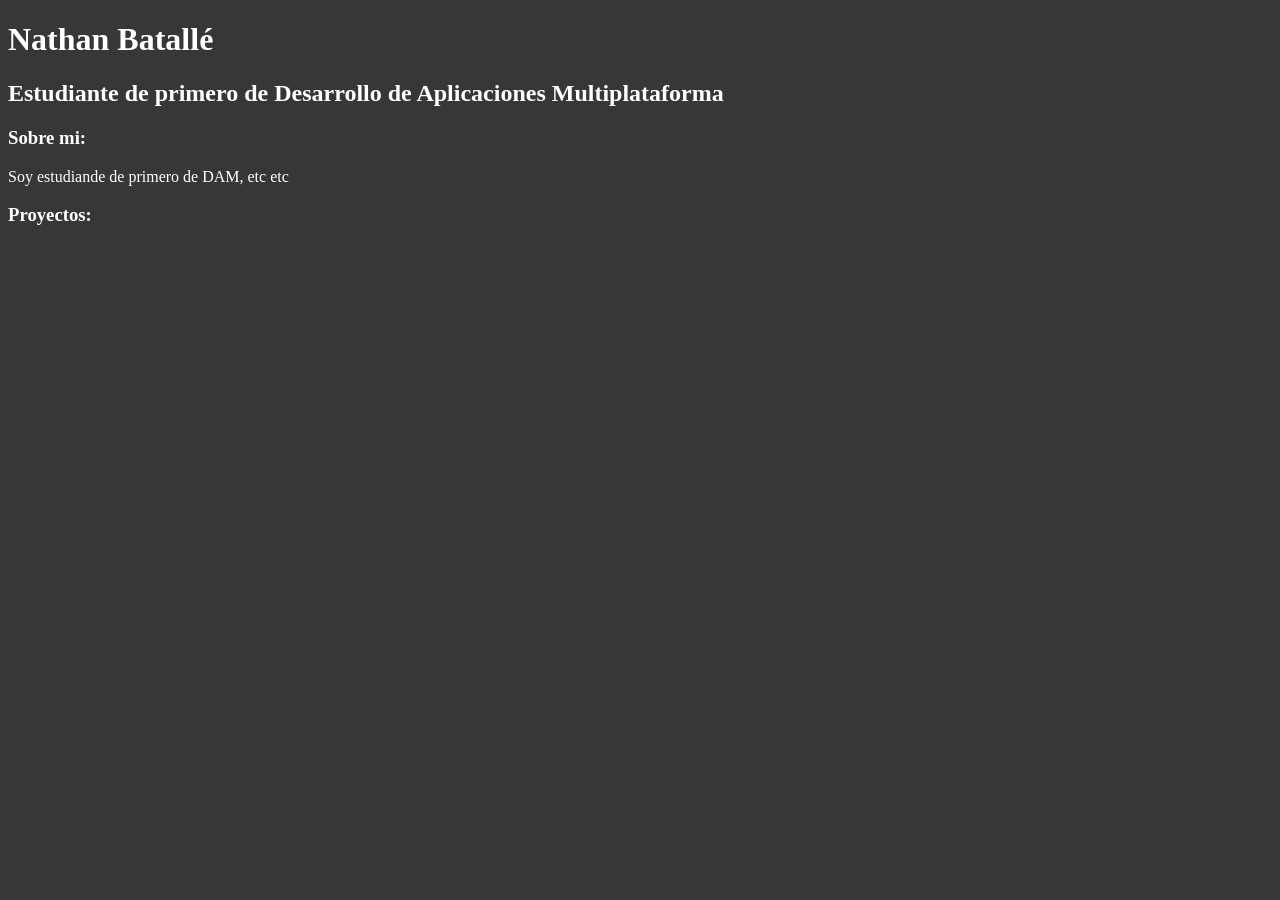
==== index.html @ 0f9bab07 "Cambios en index, y añadimos styles.css" ====
<!DOCTYPE html>
<html lang="en">
<head>
    <meta charset="UTF-8">
    <meta name="viewport" content="width=device-width, initial-scale=1.0">
    <title>Document</title>
    <link rel="stylesheet" href="./styles.css">
</head>
<body>

    <h1>Nathan Batallé</h1>
    <h2>Estudiante de primero de Desarrollo de Aplicaciones Multiplataforma</h2>

    <section>
        <h3>Sobre mi:</h3>
        <p>Soy estudiande de primero de DAM, etc etc</p>
    </section>

    <section>
        <h3>Proyectos:</h3>
        <div>
            <h4></h4>

        </div>
        
        
    </section>
    
</body>
</html>
---- styles.css ----
* { 
    background-color: rgb(56, 55, 53);
    color: white;
}
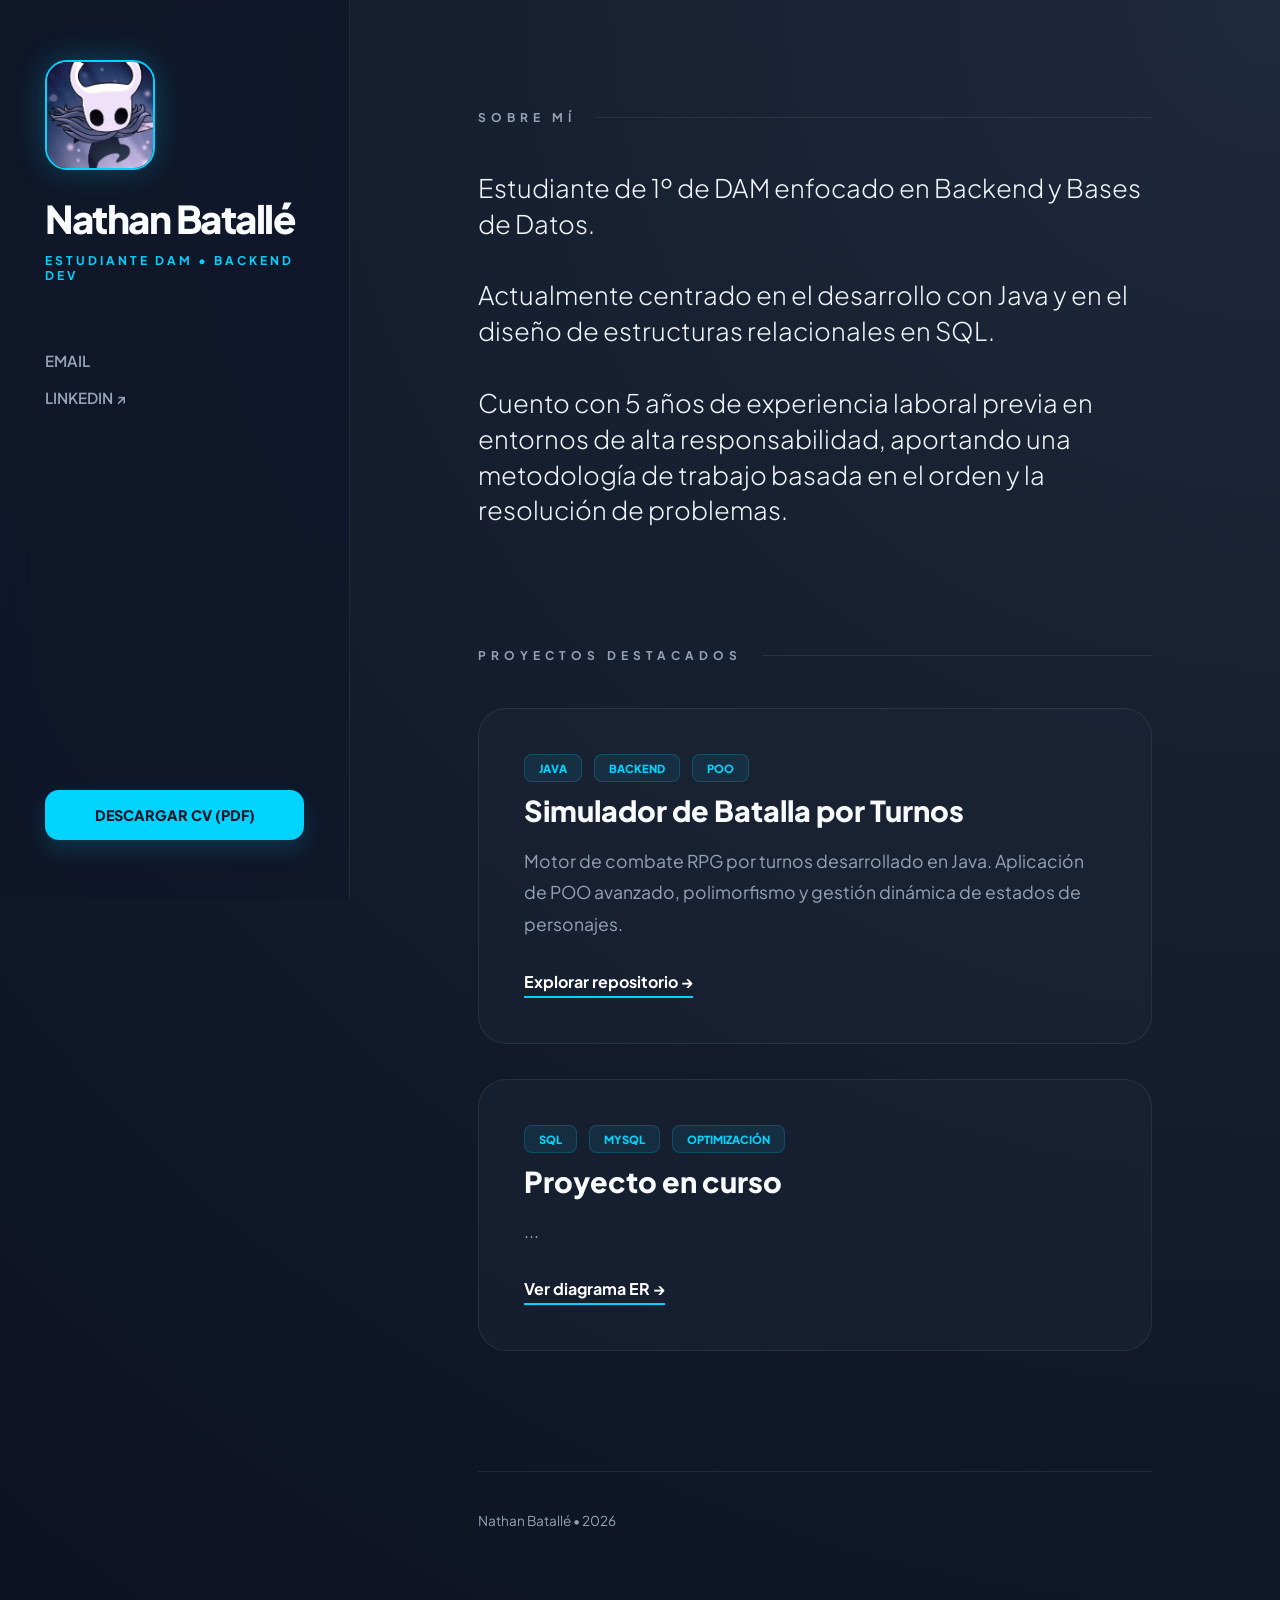
==== commit be9787d7: "Añado mi pagina web casi completa" ====
--- a/index.html
+++ b/index.html
@@ -1,30 +1,72 @@
 <!DOCTYPE html>
-<html lang="en">
+<html lang="es">
 <head>
     <meta charset="UTF-8">
     <meta name="viewport" content="width=device-width, initial-scale=1.0">
-    <title>Document</title>
-    <link rel="stylesheet" href="./styles.css">
+    <title>Nathan Batallé | Portfolio DAM</title>
+    <link href="https://fonts.googleapis.com/css2?family=Plus+Jakarta+Sans:wght@300;400;600;800&display=swap" rel="stylesheet">
+    <link rel="stylesheet" href="./styles/styles.css">
 </head>
 <body>
 
-    <h1>Nathan Batallé</h1>
-    <h2>Estudiante de primero de Desarrollo de Aplicaciones Multiplataforma</h2>
+    <aside id="panel-lateral">
+        <img src="./img/hollow-knight-switch.jpg.avif" alt="Nathan Batallé" class="foto-perfil">
+        
+        <h1>Nathan Batallé</h1>
+        <p class="etiqueta-rol">Estudiante DAM • Backend Dev</p>
+        
+        <nav>
+            <a href="mailto:nathanbatallecuenda@gmail.com" class="link-menu">EMAIL</a>
+            <a href="https://www.linkedin.com/in/nathan-batall%C3%A9-cuenda/" target="_blank" class="link-menu">LINKEDIN ↗</a>
+        </nav>
 
-    <section>
-        <h3>Sobre mi:</h3>
-        <p>Soy estudiande de primero de DAM, etc etc</p>
-    </section>
+        <a href="./docs/CV Nathan_Batallé.pdf" class="boton-pdf" download>DESCARGAR CV (PDF)</a>
+    </aside>
 
-    <section>
-        <h3>Proyectos:</h3>
-        <div>
-            <h4></h4>
+    <main id="cuerpo-principal">
+        <section id="sobre-mi">
+            <h2>Sobre mí</h2>
+            <p class="texto-presentacion">
+                Estudiante de 1º de DAM enfocado en Backend y Bases de Datos.
+                <br/>
+                <br/>
+                Actualmente centrado en el desarrollo con Java y en el diseño de estructuras relacionales en SQL.
+                <br/>
+                <br/>
+                Cuento con 5 años de experiencia laboral previa en entornos de alta responsabilidad, aportando una metodología de trabajo basada en el orden y la resolución de problemas.
+            </p>
+        </section>
 
-        </div>
-        
-        
-    </section>
-    
+        <section id="seccion-proyectos">
+            <h2>Proyectos Destacados</h2>
+            
+            <div class="tarjeta-proyecto">
+                <div class="fila-lenguajes">
+                    <span class="badget">JAVA</span> 
+                    <span class="badget">BACKEND</span>
+                    <span class="badget">POO</span>
+                </div>
+                <h3>Simulador de Batalla por Turnos</h3>
+                <p>Motor de combate RPG por turnos desarrollado en Java. Aplicación de POO avanzado, polimorfismo y gestión dinámica de estados de personajes.</p>
+                <a href="https://github.com/NathanBacu/RPG-Java-POO" class="enlace-codigo" target="_blank">Explorar repositorio →</a>
+            </div>
+
+            <div class="tarjeta-proyecto">
+                <div class="fila-lenguajes">
+                    <span class="badget">SQL</span> 
+                    <span class="badget">MySQL</span>
+                    <span class="badget">Optimización</span>
+                </div>
+                <h3>Proyecto en curso</h3>
+                <p>...</p>
+                <a href="#" class="enlace-codigo">Ver diagrama ER →</a>
+            </div>
+        </section>
+
+        <footer class="pie-pagina">
+            <span>Nathan Batallé • 2026</span>
+        </footer>
+    </main>
+
 </body>
 </html>
--- a/styles/styles.css
+++ b/styles/styles.css
@@ -0,0 +1,195 @@
+:root {
+    --color-fondo-oscuro: #0b1120; 
+    --color-panel-izq: rgba(15, 23, 42, 0.8);
+    --color-brillo-cian: #00d4ff; 
+    --color-fondo-tarjeta: rgba(30, 41, 59, 0.4);
+    --color-texto-blanco: #f8fafc;
+    --color-texto-gris: #94a3b8;
+    --borde-transparente: rgba(255, 255, 255, 0.08);
+}
+
+* { 
+    box-sizing: border-box; 
+    scroll-behavior: smooth; 
+}
+
+body {
+    background: var(--color-fondo-oscuro);
+    background: radial-gradient(circle at top right, #1e293b 0%, #0b1120 100%);
+    color: var(--color-texto-blanco);
+    font-family: 'Plus Jakarta Sans', sans-serif;
+    margin: 0;
+    display: flex;
+    min-height: 100vh;
+}
+
+#panel-lateral {
+    width: 350px;
+    background: var(--color-panel-izq);
+    backdrop-filter: blur(15px); /* Efecto cristal */
+    border-right: 1px solid var(--borde-transparente);
+    padding: 60px 45px;
+    position: fixed;
+    height: 100vh;
+    display: flex;
+    flex-direction: column;
+    z-index: 100;
+}
+
+.foto-perfil {
+    width: 110px;
+    height: 110px;
+    border-radius: 22px;
+    object-fit: cover; /* Ajusta la imagen sin deformarla */
+    border: 2px solid var(--color-brillo-cian);
+    margin-bottom: 30px;
+    box-shadow: 0 0 30px rgba(0, 212, 255, 0.25);
+}
+
+h1 { 
+    font-size: 2.4rem; 
+    margin: 0; 
+    letter-spacing: -1.5px; 
+    font-weight: 800; 
+    line-height: 1; 
+}
+
+.etiqueta-rol { 
+    color: var(--color-brillo-cian); 
+    font-weight: 700; 
+    font-size: 0.75rem; 
+    letter-spacing: 3px; 
+    text-transform: uppercase; 
+    margin: 15px 0 50px 0; 
+}
+
+.link-menu { 
+    display: block; 
+    color: var(--color-texto-gris); 
+    text-decoration: none; 
+    margin: 18px 0; 
+    font-weight: 600; 
+    font-size: 0.95rem;
+    transition: all 0.3s ease; /* Transición suave al pasar el ratón */
+}
+
+.link-menu:hover { 
+    color: white; 
+    transform: translateX(8px); /* Se mueve 8px a la derecha */
+}
+
+.boton-pdf {
+    margin-top: auto;
+    background: var(--color-brillo-cian);
+    color: #0f172a;
+    text-align: center;
+    padding: 16px;
+    border-radius: 14px;
+    text-decoration: none;
+    font-weight: 800;
+    font-size: 0.9rem;
+    transition: all 0.3s ease;
+    box-shadow: 0 10px 20px rgba(0, 212, 255, 0.15);
+}
+
+.boton-pdf:hover { 
+    box-shadow: 0 0 40px rgba(0, 212, 255, 0.5); 
+    transform: translateY(-3px); /* El botón sube 3px */
+}
+
+/* CUERPO DERECHO */
+#cuerpo-principal {
+    margin-left: 350px;
+    padding: 100px 10%;
+    flex-grow: 1;
+    max-width: 1200px;
+}
+
+section { margin-bottom: 120px; }
+
+h2 { 
+    font-size: 0.75rem; 
+    color: var(--color-texto-gris); 
+    letter-spacing: 5px; 
+    text-transform: uppercase; 
+    margin-bottom: 45px; 
+    display: flex; 
+    align-items: center; 
+    gap: 20px; 
+}
+
+h2::after { 
+    content: ""; 
+    height: 1px; 
+    background: var(--borde-transparente); 
+    flex-grow: 1; 
+}
+
+.texto-presentacion {
+    font-size: 1.6rem; 
+    line-height: 1.4; 
+    color: #f1f5f9; 
+    max-width: 800px; 
+    font-weight: 300;
+}
+
+/* TARJETAS DE PROYECTO */
+.tarjeta-proyecto {
+    background: var(--color-fondo-tarjeta);
+    border: 1px solid var(--borde-transparente);
+    padding: 45px;
+    border-radius: 28px;
+    margin-bottom: 35px;
+    transition: all 0.4s cubic-bezier(0.175, 0.885, 0.32, 1.275); 
+    position: relative;
+}
+
+.tarjeta-proyecto:hover {
+    background: rgba(255, 255, 255, 0.05);
+    border-color: var(--color-brillo-cian);
+    transform: translateY(-8px) scale(1.01); 
+    box-shadow: 0 20px 40px rgba(0, 0, 0, 0.3); 
+}
+
+.tarjeta-proyecto h3 { margin: 10px 0; font-size: 1.8rem; font-weight: 800; }
+.tarjeta-proyecto p { color: var(--color-texto-gris); line-height: 1.8; font-size: 1.1rem; margin-bottom: 30px; }
+
+.fila-lenguajes { display: flex; gap: 12px; }
+
+.badget { 
+    font-size: 0.7rem; 
+    font-weight: 800; 
+    color: var(--color-brillo-cian); 
+    background: rgba(0, 212, 255, 0.08); 
+    padding: 6px 14px; 
+    border-radius: 8px; 
+    border: 1px solid rgba(0, 212, 255, 0.2);
+    text-transform: uppercase;
+}
+
+.enlace-codigo {
+    color: white;
+    font-weight: 700;
+    text-decoration: none;
+    display: inline-flex;
+    align-items: center;
+    gap: 10px;
+    border-bottom: 2px solid var(--color-brillo-cian);
+    padding-bottom: 4px;
+    transition: 0.3s;
+}
+
+.enlace-codigo:hover { gap: 15px; }
+
+.pie-pagina {
+    color: var(--color-texto-gris); 
+    font-size: 0.85rem; 
+    border-top: 1px solid var(--borde-transparente); 
+    padding-top: 40px; 
+}
+
+@media (max-width: 1050px) {
+    body { flex-direction: column; }
+    #panel-lateral { position: relative; width: 100%; height: auto; border-right: none; border-bottom: 1px solid var(--borde-transparente); padding: 50px 10%; }
+    #cuerpo-principal { margin-left: 0; padding: 60px 10%; }
+}
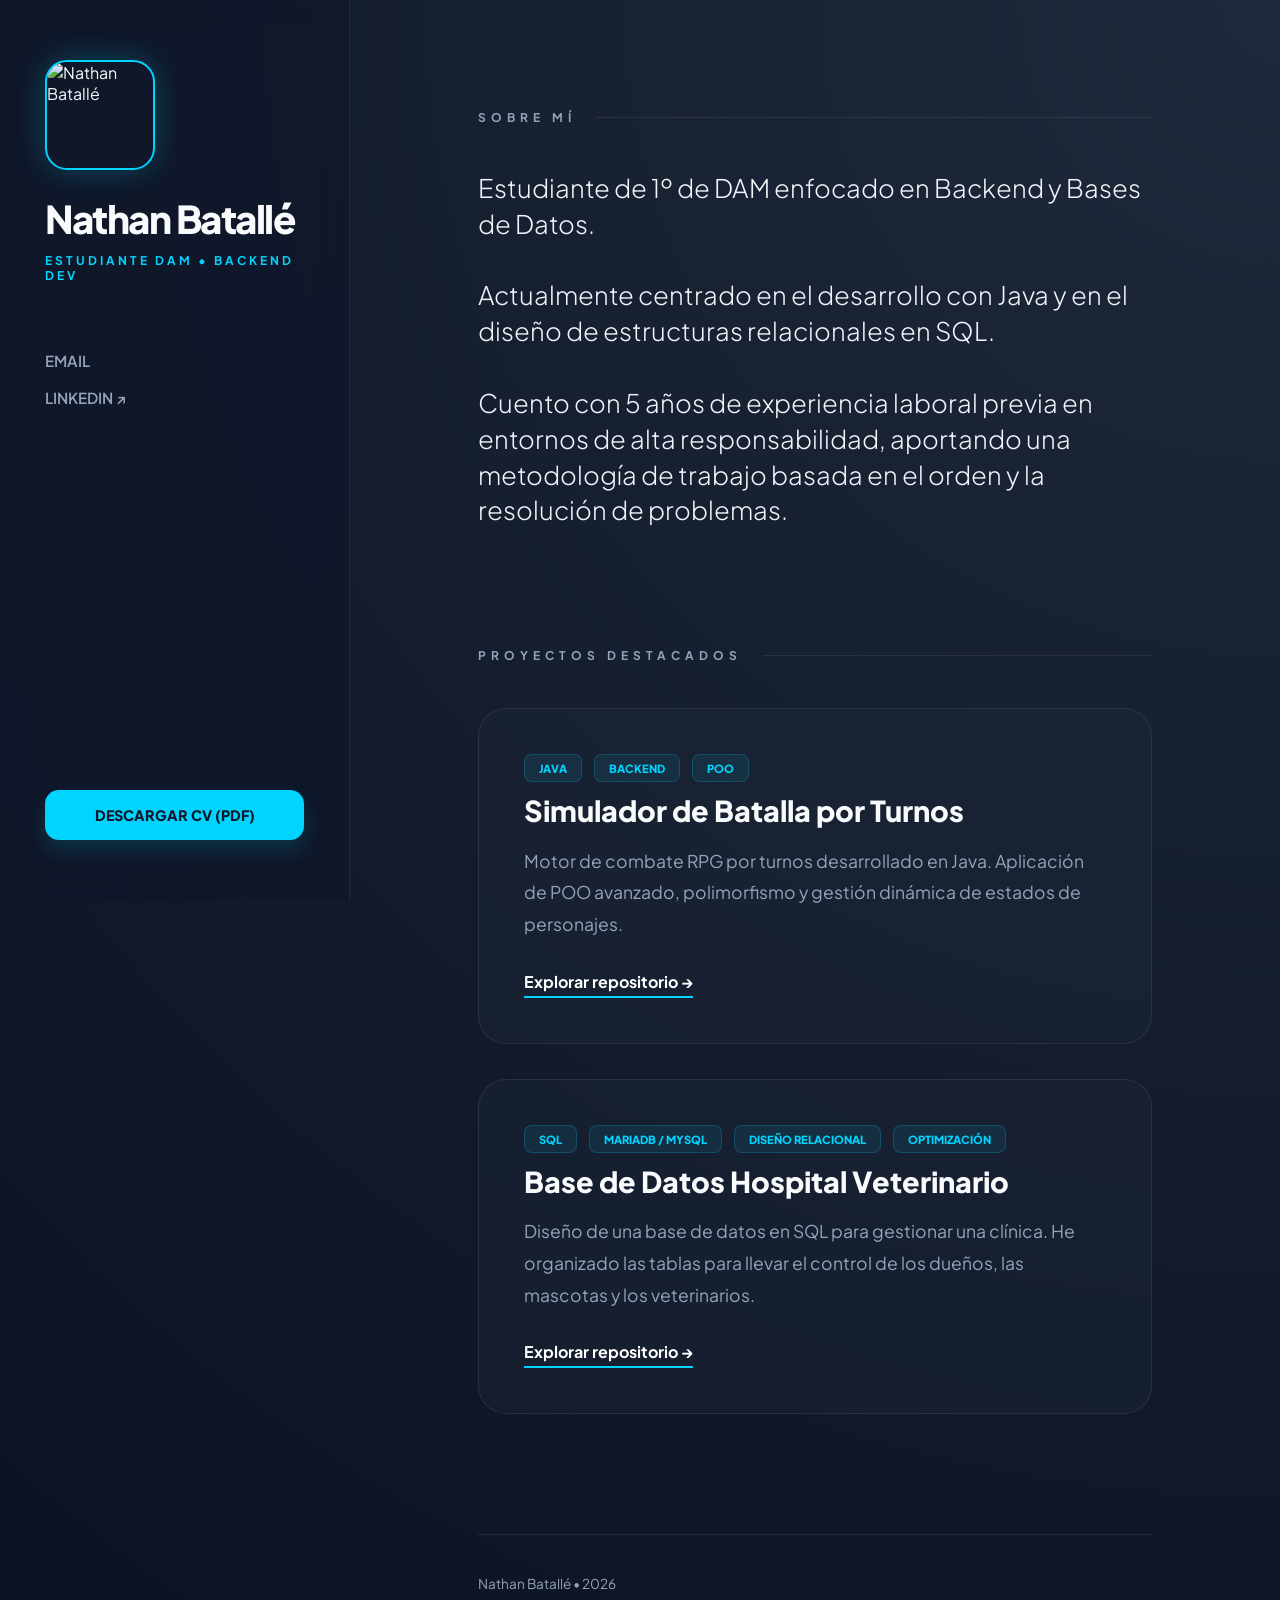
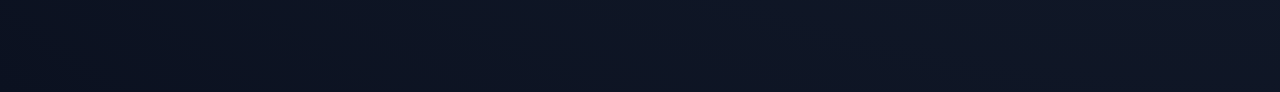
==== commit 360512de: "Añado el cv actualizado" ====
--- a/index.html
+++ b/index.html
@@ -10,7 +10,7 @@
 <body>
 
     <aside id="panel-lateral">
-        <img src="./img/hollow-knight-switch.jpg.avif" alt="Nathan Batallé" class="foto-perfil">
+        <img src="./img/Foto CV Nathan.jpg" alt="Nathan Batallé" class="foto-perfil">
         
         <h1>Nathan Batallé</h1>
         <p class="etiqueta-rol">Estudiante DAM • Backend Dev</p>
@@ -20,7 +20,7 @@
             <a href="https://www.linkedin.com/in/nathan-batall%C3%A9-cuenda/" target="_blank" class="link-menu">LINKEDIN ↗</a>
         </nav>
 
-        <a href="./docs/CV Nathan_Batallé.pdf" class="boton-pdf" download>DESCARGAR CV (PDF)</a>
+        <a href="./docs/CV_Nathan_Batalle.pdf" class="boton-pdf" download>DESCARGAR CV (PDF)</a>
     </aside>
 
     <main id="cuerpo-principal">
@@ -54,12 +54,13 @@
             <div class="tarjeta-proyecto">
                 <div class="fila-lenguajes">
                     <span class="badget">SQL</span> 
-                    <span class="badget">MySQL</span>
+                    <span class="badget">MARIADB / MYSQL</span>
+                    <span class="badget">Diseño Relacional</span>
                     <span class="badget">Optimización</span>
                 </div>
-                <h3>Proyecto en curso</h3>
-                <p>...</p>
-                <a href="#" class="enlace-codigo">Ver diagrama ER →</a>
+                <h3>Base de Datos Hospital Veterinario</h3>
+                <p>Diseño de una base de datos en SQL para gestionar una clínica. He organizado las tablas para llevar el control de los dueños, las mascotas y los veterinarios.</p>
+                <a href="https://github.com/NathanBacu/HospitalVeterinari-SQL" class="enlace-codigo" target="_blank">Explorar repositorio →</a>
             </div>
         </section>
 
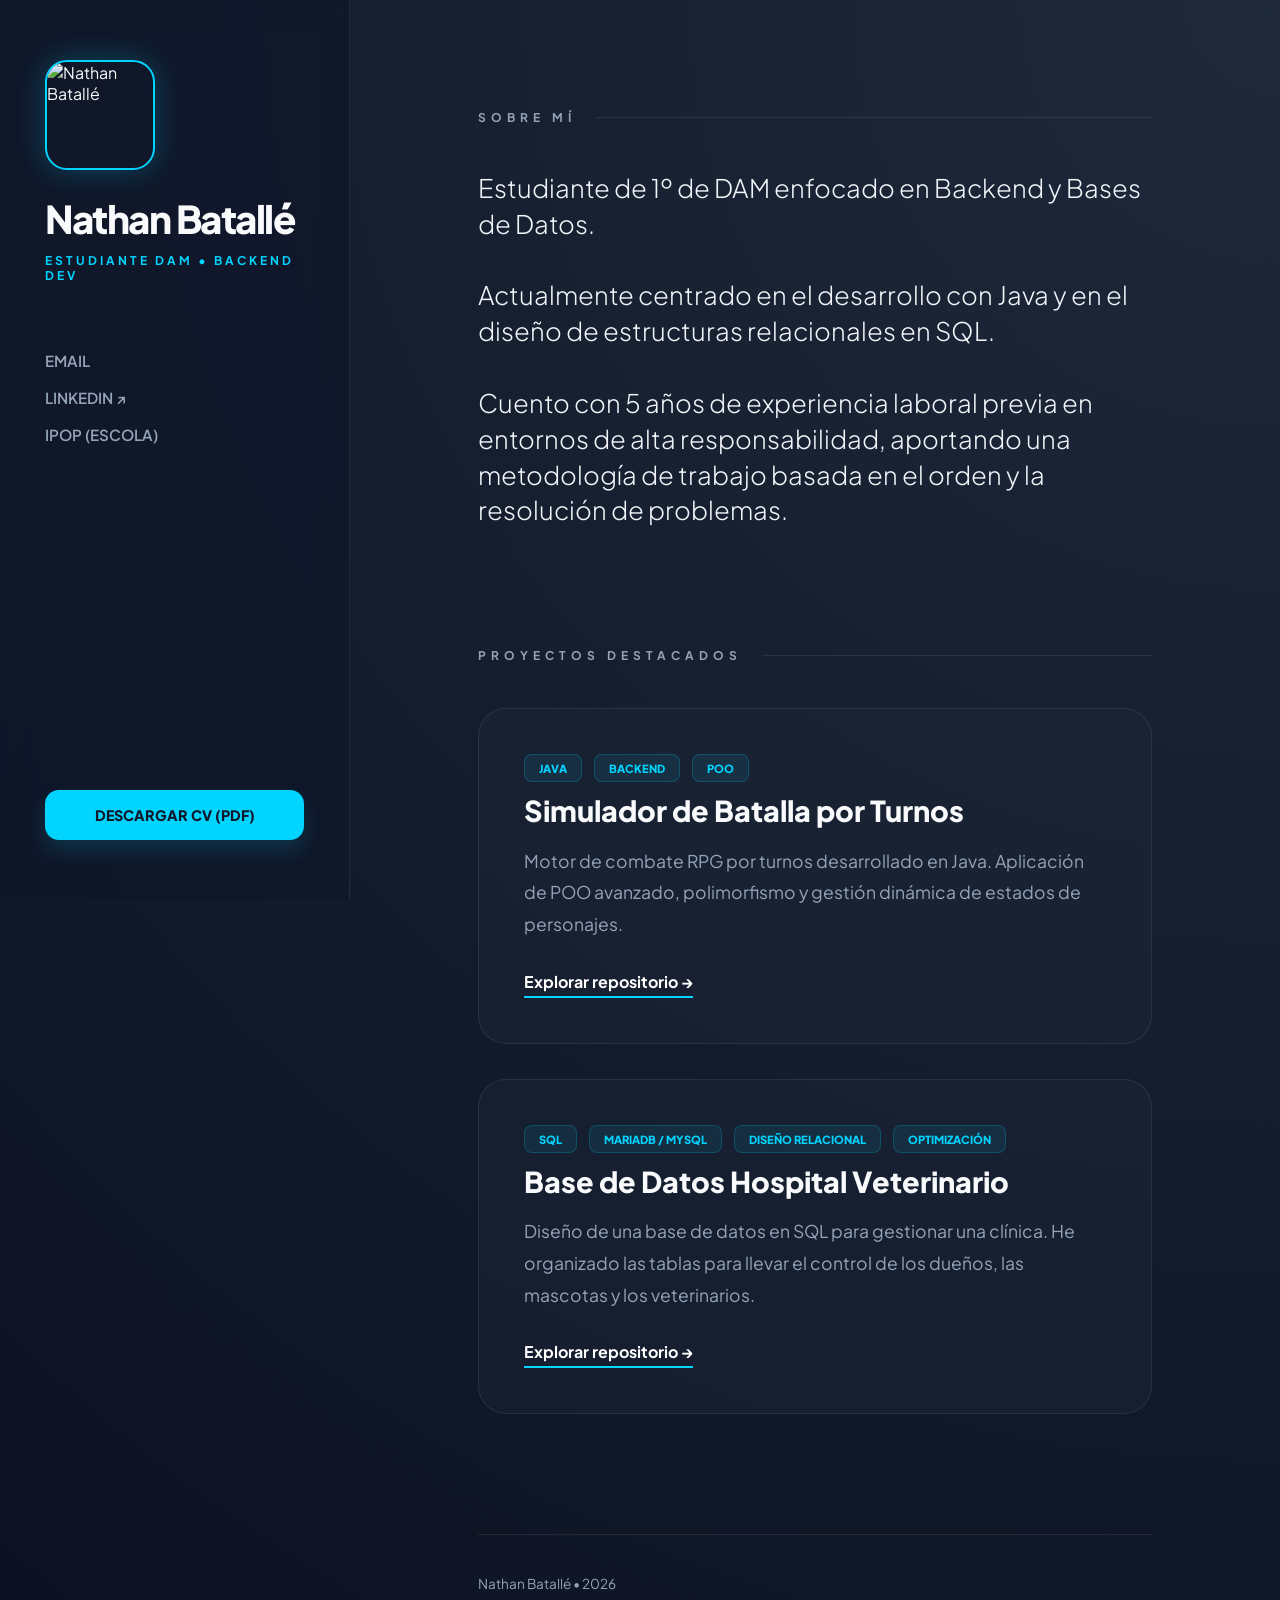
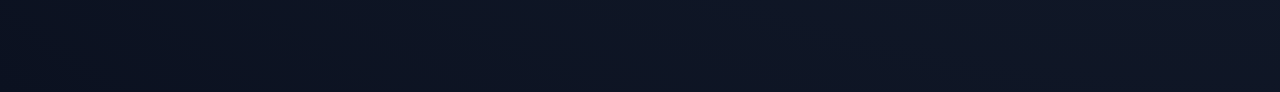
==== commit 30729d96: "Cambios en index" ====
--- a/index.html
+++ b/index.html
@@ -18,6 +18,7 @@
         <nav>
             <a href="mailto:nathanbatallecuenda@gmail.com" class="link-menu">EMAIL</a>
             <a href="https://www.linkedin.com/in/nathan-batall%C3%A9-cuenda/" target="_blank" class="link-menu">LINKEDIN ↗</a>
+            <a href="./ipop.html" class="link-menu">IPOP (ESCOLA)</a>
         </nav>
 
         <a href="./docs/CV_Nathan_Batalle.pdf" class="boton-pdf" download>DESCARGAR CV (PDF)</a>
